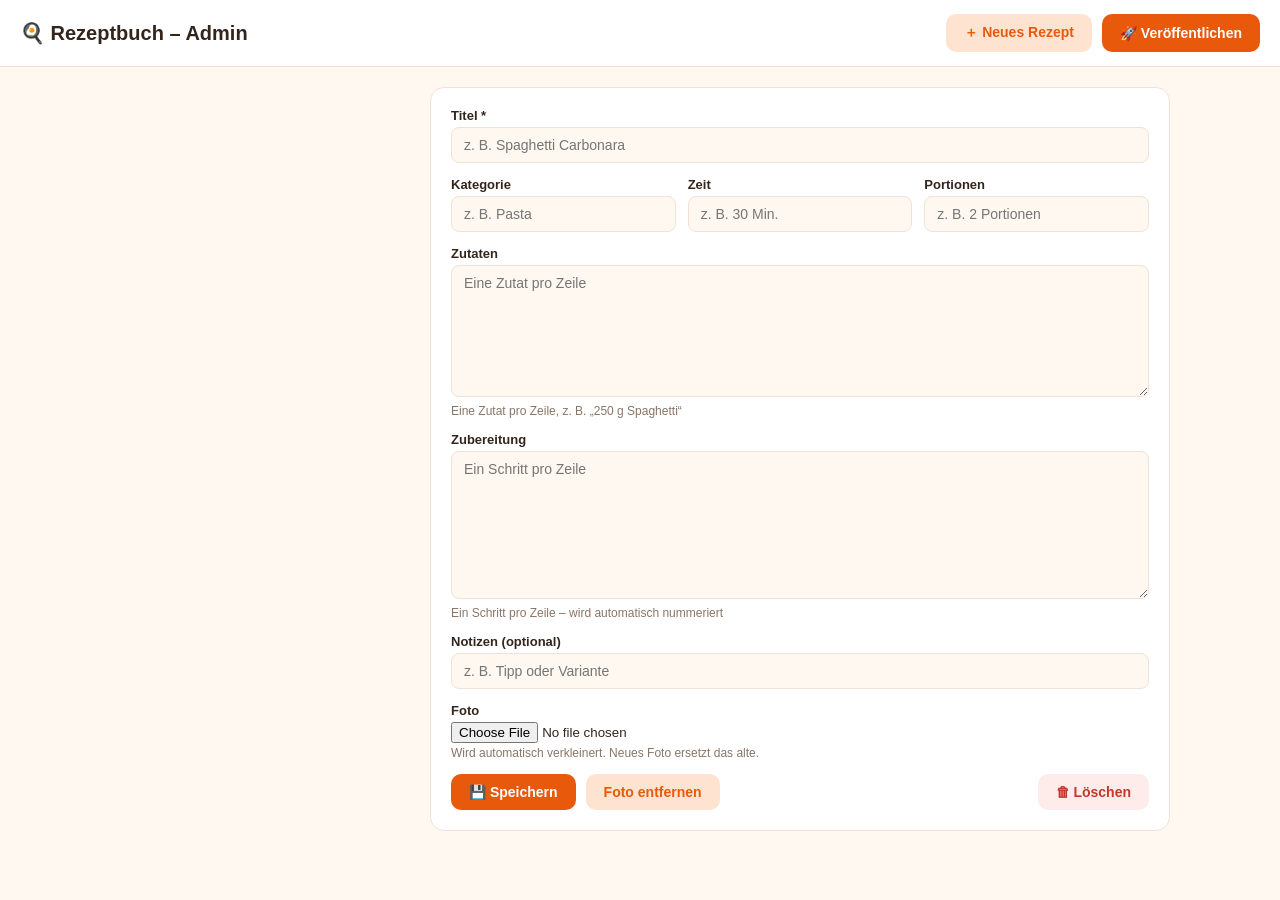
==== admin/admin.html @ f69f99c3 "Rezeptbuch: Offline-PWA + Admin-Tool Co-Authored-By: Claude Fable 5 <noreply@anthropic.com>" ====
<!DOCTYPE html>
<html lang="de">
<head>
<meta charset="utf-8">
<meta name="viewport" content="width=device-width, initial-scale=1">
<title>Rezeptbuch – Admin</title>
<style>
  :root {
    --accent: #e8590c; --accent-soft: #ffe3d1; --bg: #fff8f0;
    --card: #fff; --text: #33251c; --muted: #8a7566; --border: #f0e2d6;
  }
  * { box-sizing: border-box; margin: 0; padding: 0; }
  body {
    font-family: -apple-system, BlinkMacSystemFont, "Segoe UI", sans-serif;
    background: var(--bg); color: var(--text);
  }
  header {
    display: flex; align-items: center; justify-content: space-between;
    padding: 14px 20px; background: var(--card);
    border-bottom: 1px solid var(--border);
  }
  h1 { font-size: 20px; }
  .layout {
    display: grid; grid-template-columns: 300px 1fr;
    gap: 20px; padding: 20px; max-width: 1100px; margin: 0 auto;
  }
  @media (max-width: 800px) { .layout { grid-template-columns: 1fr; } }

  .list { display: flex; flex-direction: column; gap: 8px; }
  .list-item {
    display: flex; align-items: center; gap: 10px; padding: 8px 10px;
    background: var(--card); border: 1px solid var(--border);
    border-radius: 10px; cursor: pointer; text-align: left; width: 100%;
    font-size: 14px;
  }
  .list-item.active { border-color: var(--accent); background: var(--accent-soft); }
  .list-item img, .list-item .thumb {
    width: 44px; height: 33px; border-radius: 6px; object-fit: cover;
    background: var(--accent-soft); flex: 0 0 44px;
    display: flex; align-items: center; justify-content: center; font-size: 18px;
  }
  .list-item .cat { color: var(--muted); font-size: 12px; }

  form {
    background: var(--card); border: 1px solid var(--border);
    border-radius: 14px; padding: 20px;
    display: flex; flex-direction: column; gap: 14px;
  }
  label { font-size: 13px; font-weight: 600; display: block; margin-bottom: 4px; }
  input[type=text], textarea {
    width: 100%; padding: 9px 12px; font-size: 14px; font-family: inherit;
    border: 1px solid var(--border); border-radius: 8px; background: var(--bg);
    color: var(--text);
  }
  textarea { resize: vertical; }
  .row { display: grid; grid-template-columns: 1fr 1fr 1fr; gap: 12px; }
  @media (max-width: 600px) { .row { grid-template-columns: 1fr; } }
  .hint { font-size: 12px; color: var(--muted); margin-top: 3px; }

  button {
    padding: 10px 18px; font-size: 14px; font-weight: 600; border: none;
    border-radius: 10px; cursor: pointer; background: var(--accent-soft);
    color: var(--accent); font-family: inherit;
  }
  button.primary { background: var(--accent); color: #fff; }
  button.danger { background: #fdecea; color: #c0392b; }
  .buttons { display: flex; gap: 10px; flex-wrap: wrap; }
  .spacer { flex: 1; }

  #photo-preview {
    max-width: 260px; border-radius: 10px; display: none; margin-top: 8px;
  }
  #publish-log {
    white-space: pre-wrap; font-family: ui-monospace, monospace;
    font-size: 12px; background: #2a211c; color: #f3e9e1;
    border-radius: 10px; padding: 14px; margin: 0 20px 20px;
    max-width: 1060px; display: none;
  }
  #toast {
    position: fixed; bottom: 24px; left: 50%; transform: translateX(-50%);
    background: var(--text); color: #fff; padding: 10px 20px;
    border-radius: 999px; font-size: 14px; display: none; z-index: 10;
  }
</style>
</head>
<body>
<header>
  <h1>🍳 Rezeptbuch – Admin</h1>
  <div class="buttons">
    <button id="btn-new">＋ Neues Rezept</button>
    <button id="btn-publish" class="primary">🚀 Veröffentlichen</button>
  </div>
</header>

<div class="layout">
  <div>
    <div class="list" id="list"></div>
  </div>

  <form id="form">
    <input type="hidden" id="f-id">
    <div>
      <label for="f-title">Titel *</label>
      <input type="text" id="f-title" required placeholder="z. B. Spaghetti Carbonara">
    </div>
    <div class="row">
      <div>
        <label for="f-category">Kategorie</label>
        <input type="text" id="f-category" list="cats" placeholder="z. B. Pasta">
        <datalist id="cats"></datalist>
      </div>
      <div>
        <label for="f-time">Zeit</label>
        <input type="text" id="f-time" placeholder="z. B. 30 Min.">
      </div>
      <div>
        <label for="f-servings">Portionen</label>
        <input type="text" id="f-servings" placeholder="z. B. 2 Portionen">
      </div>
    </div>
    <div>
      <label for="f-ingredients">Zutaten</label>
      <textarea id="f-ingredients" rows="7" placeholder="Eine Zutat pro Zeile"></textarea>
      <div class="hint">Eine Zutat pro Zeile, z. B. „250 g Spaghetti“</div>
    </div>
    <div>
      <label for="f-steps">Zubereitung</label>
      <textarea id="f-steps" rows="8" placeholder="Ein Schritt pro Zeile"></textarea>
      <div class="hint">Ein Schritt pro Zeile – wird automatisch nummeriert</div>
    </div>
    <div>
      <label for="f-notes">Notizen (optional)</label>
      <input type="text" id="f-notes" placeholder="z. B. Tipp oder Variante">
    </div>
    <div>
      <label for="f-photo">Foto</label>
      <input type="file" id="f-photo" accept="image/*">
      <img id="photo-preview" alt="">
      <div class="hint">Wird automatisch verkleinert. Neues Foto ersetzt das alte.</div>
    </div>
    <div class="buttons">
      <button type="submit" class="primary">💾 Speichern</button>
      <button type="button" id="btn-remove-photo">Foto entfernen</button>
      <span class="spacer"></span>
      <button type="button" id="btn-delete" class="danger">🗑 Löschen</button>
    </div>
  </form>
</div>

<pre id="publish-log"></pre>
<div id="toast"></div>

<script>
'use strict';
const $ = s => document.querySelector(s);
let data = { recipes: [] };
let currentId = null;      // null = neues Rezept
let photoDataUrl = null;   // neues Foto (data:-URL) oder null
let removeImage = false;

const CATEGORY_EMOJI = { 'Pasta':'🍝','Suppe':'🍲','Salat':'🥗','Fleisch':'🥩',
  'Fisch':'🐟','Vegetarisch':'🥦','Süßes':'🍮','Backen':'🥐','Frühstück':'🍳' };

function toast(msg) {
  const t = $('#toast');
  t.textContent = msg; t.style.display = 'block';
  setTimeout(() => t.style.display = 'none', 2600);
}

async function api(path, body) {
  const res = await fetch(path, body
    ? { method: 'POST', headers: { 'Content-Type': 'application/json' },
        body: JSON.stringify(body) }
    : undefined);
  const json = await res.json();
  if (!res.ok) throw new Error(json.error + (json.log ? '\n' + json.log : ''));
  return json;
}

function renderList() {
  const list = $('#list');
  list.innerHTML = '';
  const sorted = [...data.recipes].sort((a, b) => a.title.localeCompare(b.title, 'de'));
  for (const r of sorted) {
    const btn = document.createElement('button');
    btn.type = 'button';
    btn.className = 'list-item' + (r.id === currentId ? ' active' : '');
    const img = r.image
      ? `<img src="${r.image}" alt="">`
      : `<span class="thumb">${CATEGORY_EMOJI[r.category] || '🍽️'}</span>`;
    btn.innerHTML = `${img}<span>${r.title}<br><span class="cat">${r.category || ''}</span></span>`;
    btn.onclick = () => loadRecipe(r.id);
    list.appendChild(btn);
  }
  const cats = [...new Set(data.recipes.map(r => r.category).filter(Boolean))];
  $('#cats').innerHTML = cats.map(c => `<option value="${c}">`).join('');
}

function loadRecipe(id) {
  const r = data.recipes.find(x => x.id === id);
  if (!r) return;
  currentId = id;
  photoDataUrl = null;
  removeImage = false;
  $('#f-id').value = r.id;
  $('#f-title').value = r.title || '';
  $('#f-category').value = r.category || '';
  $('#f-time').value = r.time || '';
  $('#f-servings').value = r.servings || '';
  $('#f-ingredients').value = (r.ingredients || []).join('\n');
  $('#f-steps').value = (r.steps || []).join('\n');
  $('#f-notes').value = r.notes || '';
  $('#f-photo').value = '';
  const prev = $('#photo-preview');
  if (r.image) { prev.src = r.image; prev.style.display = 'block'; }
  else prev.style.display = 'none';
  renderList();
}

function newRecipe() {
  currentId = null;
  photoDataUrl = null;
  removeImage = false;
  $('#form').reset();
  $('#f-id').value = '';
  $('#photo-preview').style.display = 'none';
  renderList();
  $('#f-title').focus();
}

$('#f-photo').addEventListener('change', e => {
  const file = e.target.files[0];
  if (!file) return;
  const reader = new FileReader();
  reader.onload = () => {
    photoDataUrl = reader.result;
    removeImage = false;
    const prev = $('#photo-preview');
    prev.src = photoDataUrl;
    prev.style.display = 'block';
  };
  reader.readAsDataURL(file);
});

$('#btn-remove-photo').onclick = () => {
  photoDataUrl = null;
  removeImage = true;
  $('#f-photo').value = '';
  $('#photo-preview').style.display = 'none';
};

$('#form').addEventListener('submit', async e => {
  e.preventDefault();
  const lines = v => v.split('\n').map(s => s.trim()).filter(Boolean);
  const recipe = {
    id: $('#f-id').value || undefined,
    title: $('#f-title').value.trim(),
    category: $('#f-category').value.trim(),
    time: $('#f-time').value.trim(),
    servings: $('#f-servings').value.trim(),
    ingredients: lines($('#f-ingredients').value),
    steps: lines($('#f-steps').value),
    notes: $('#f-notes').value.trim(),
  };
  try {
    const res = await api('/api/save', { recipe, imageDataUrl: photoDataUrl, removeImage });
    data = res.data;
    const saved = data.recipes.find(r => r.title === recipe.title);
    if (saved) loadRecipe(saved.id); else renderList();
    toast('Gespeichert ✓ (denk ans Veröffentlichen)');
  } catch (err) { toast('Fehler: ' + err.message); }
});

$('#btn-delete').onclick = async () => {
  if (!currentId) return toast('Kein Rezept ausgewählt');
  const r = data.recipes.find(x => x.id === currentId);
  if (!confirm(`„${r.title}“ wirklich löschen?`)) return;
  try {
    const res = await api('/api/delete', { id: currentId });
    data = res.data;
    newRecipe();
    toast('Gelöscht ✓');
  } catch (err) { toast('Fehler: ' + err.message); }
};

$('#btn-new').onclick = newRecipe;

$('#btn-publish').onclick = async () => {
  const log = $('#publish-log');
  log.style.display = 'block';
  log.textContent = 'Veröffentliche …';
  try {
    const res = await api('/api/publish', {});
    log.textContent = res.log;
    toast('Veröffentlicht ✓ – am Handy auf ⟳ tippen');
  } catch (err) {
    log.textContent = err.message;
    toast('Veröffentlichen fehlgeschlagen');
  }
};

(async () => {
  data = await api('/api/recipes');
  renderList();
  newRecipe();
})();
</script>
</body>
</html>
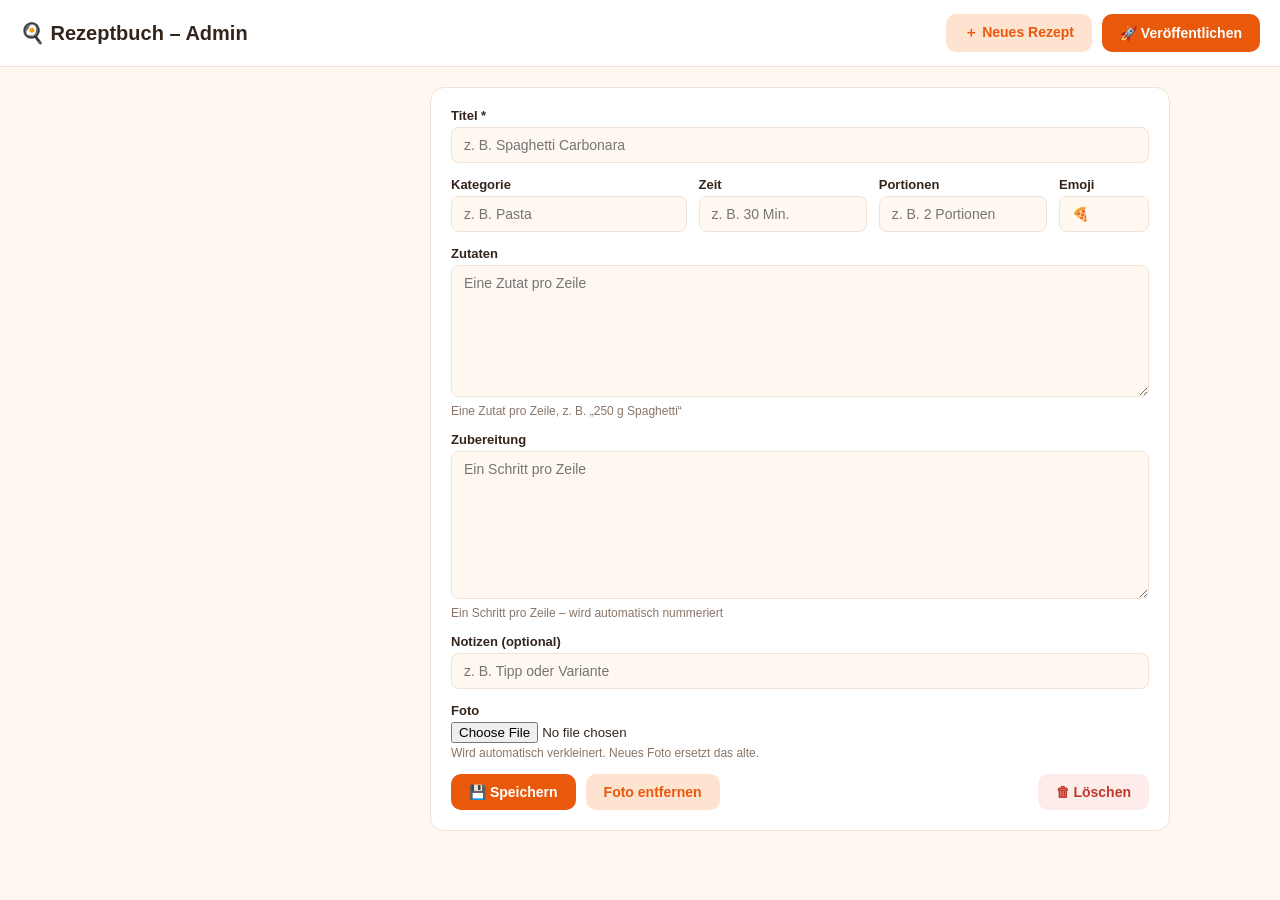
==== commit 9e3ede2f: "Lichters Liste importiert (51 Rezepte), Rezept-Emojis, Backlog Co-Authored-By: Claude Fable 5 <norep" ====
--- a/admin/admin.html
+++ b/admin/admin.html
@@ -53,7 +53,7 @@
     color: var(--text);
   }
   textarea { resize: vertical; }
-  .row { display: grid; grid-template-columns: 1fr 1fr 1fr; gap: 12px; }
+  .row { display: grid; grid-template-columns: 1.4fr 1fr 1fr 90px; gap: 12px; }
   @media (max-width: 600px) { .row { grid-template-columns: 1fr; } }
   .hint { font-size: 12px; color: var(--muted); margin-top: 3px; }
 
@@ -117,6 +117,10 @@
         <label for="f-servings">Portionen</label>
         <input type="text" id="f-servings" placeholder="z. B. 2 Portionen">
       </div>
+      <div>
+        <label for="f-emoji">Emoji</label>
+        <input type="text" id="f-emoji" placeholder="🍕">
+      </div>
     </div>
     <div>
       <label for="f-ingredients">Zutaten</label>
@@ -158,8 +162,9 @@
 let photoDataUrl = null;   // neues Foto (data:-URL) oder null
 let removeImage = false;
 
-const CATEGORY_EMOJI = { 'Pasta':'🍝','Suppe':'🍲','Salat':'🥗','Fleisch':'🥩',
-  'Fisch':'🐟','Vegetarisch':'🥦','Süßes':'🍮','Backen':'🥐','Frühstück':'🍳' };
+const CATEGORY_EMOJI = { 'Pasta & Gnocchi':'🍝','Spätzle':'🧀','Asia':'🍜',
+  'Streetfood':'🍔','Zünftig':'🥨','Eintöpfe & Suppen':'🍲','Ofen & Pfanne':'🥘',
+  'Ist das Kochen?':'🥗','Breakky':'🍳','Süßes':'🍮' };
 
 function toast(msg) {
   const t = $('#toast');
@@ -187,7 +192,7 @@
     btn.className = 'list-item' + (r.id === currentId ? ' active' : '');
     const img = r.image
       ? `<img src="${r.image}" alt="">`
-      : `<span class="thumb">${CATEGORY_EMOJI[r.category] || '🍽️'}</span>`;
+      : `<span class="thumb">${r.emoji || CATEGORY_EMOJI[r.category] || '🍽️'}</span>`;
     btn.innerHTML = `${img}<span>${r.title}<br><span class="cat">${r.category || ''}</span></span>`;
     btn.onclick = () => loadRecipe(r.id);
     list.appendChild(btn);
@@ -207,6 +212,7 @@
   $('#f-category').value = r.category || '';
   $('#f-time').value = r.time || '';
   $('#f-servings').value = r.servings || '';
+  $('#f-emoji').value = r.emoji || '';
   $('#f-ingredients').value = (r.ingredients || []).join('\n');
   $('#f-steps').value = (r.steps || []).join('\n');
   $('#f-notes').value = r.notes || '';
@@ -258,6 +264,7 @@
     category: $('#f-category').value.trim(),
     time: $('#f-time').value.trim(),
     servings: $('#f-servings').value.trim(),
+    emoji: $('#f-emoji').value.trim(),
     ingredients: lines($('#f-ingredients').value),
     steps: lines($('#f-steps').value),
     notes: $('#f-notes').value.trim(),
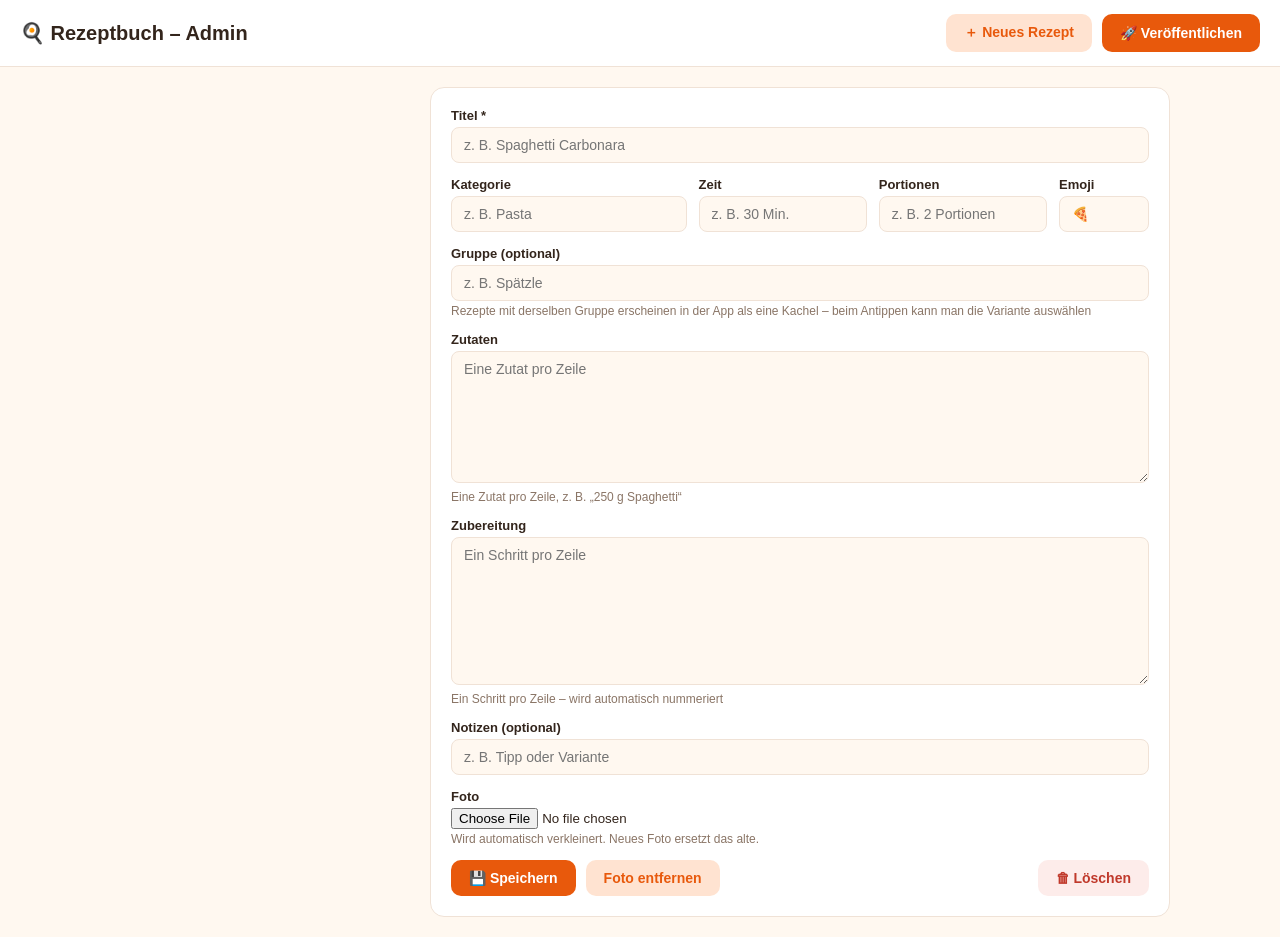
==== commit 5c19bc42: "Gruppen-Feature: Varianten-Kacheln (z. B. Spätzle) mit Auswahlliste Co-Authored-By: Claude Fable 5 <" ====
--- a/admin/admin.html
+++ b/admin/admin.html
@@ -123,6 +123,13 @@
       </div>
     </div>
     <div>
+      <label for="f-group">Gruppe (optional)</label>
+      <input type="text" id="f-group" list="groups" placeholder="z. B. Spätzle">
+      <datalist id="groups"></datalist>
+      <div class="hint">Rezepte mit derselben Gruppe erscheinen in der App als eine
+        Kachel – beim Antippen kann man die Variante auswählen</div>
+    </div>
+    <div>
       <label for="f-ingredients">Zutaten</label>
       <textarea id="f-ingredients" rows="7" placeholder="Eine Zutat pro Zeile"></textarea>
       <div class="hint">Eine Zutat pro Zeile, z. B. „250 g Spaghetti“</div>
@@ -199,6 +206,8 @@
   }
   const cats = [...new Set(data.recipes.map(r => r.category).filter(Boolean))];
   $('#cats').innerHTML = cats.map(c => `<option value="${c}">`).join('');
+  const groups = [...new Set(data.recipes.map(r => r.group).filter(Boolean))];
+  $('#groups').innerHTML = groups.map(g => `<option value="${g}">`).join('');
 }
 
 function loadRecipe(id) {
@@ -213,6 +222,7 @@
   $('#f-time').value = r.time || '';
   $('#f-servings').value = r.servings || '';
   $('#f-emoji').value = r.emoji || '';
+  $('#f-group').value = r.group || '';
   $('#f-ingredients').value = (r.ingredients || []).join('\n');
   $('#f-steps').value = (r.steps || []).join('\n');
   $('#f-notes').value = r.notes || '';
@@ -265,6 +275,7 @@
     time: $('#f-time').value.trim(),
     servings: $('#f-servings').value.trim(),
     emoji: $('#f-emoji').value.trim(),
+    group: $('#f-group').value.trim(),
     ingredients: lines($('#f-ingredients').value),
     steps: lines($('#f-steps').value),
     notes: $('#f-notes').value.trim(),
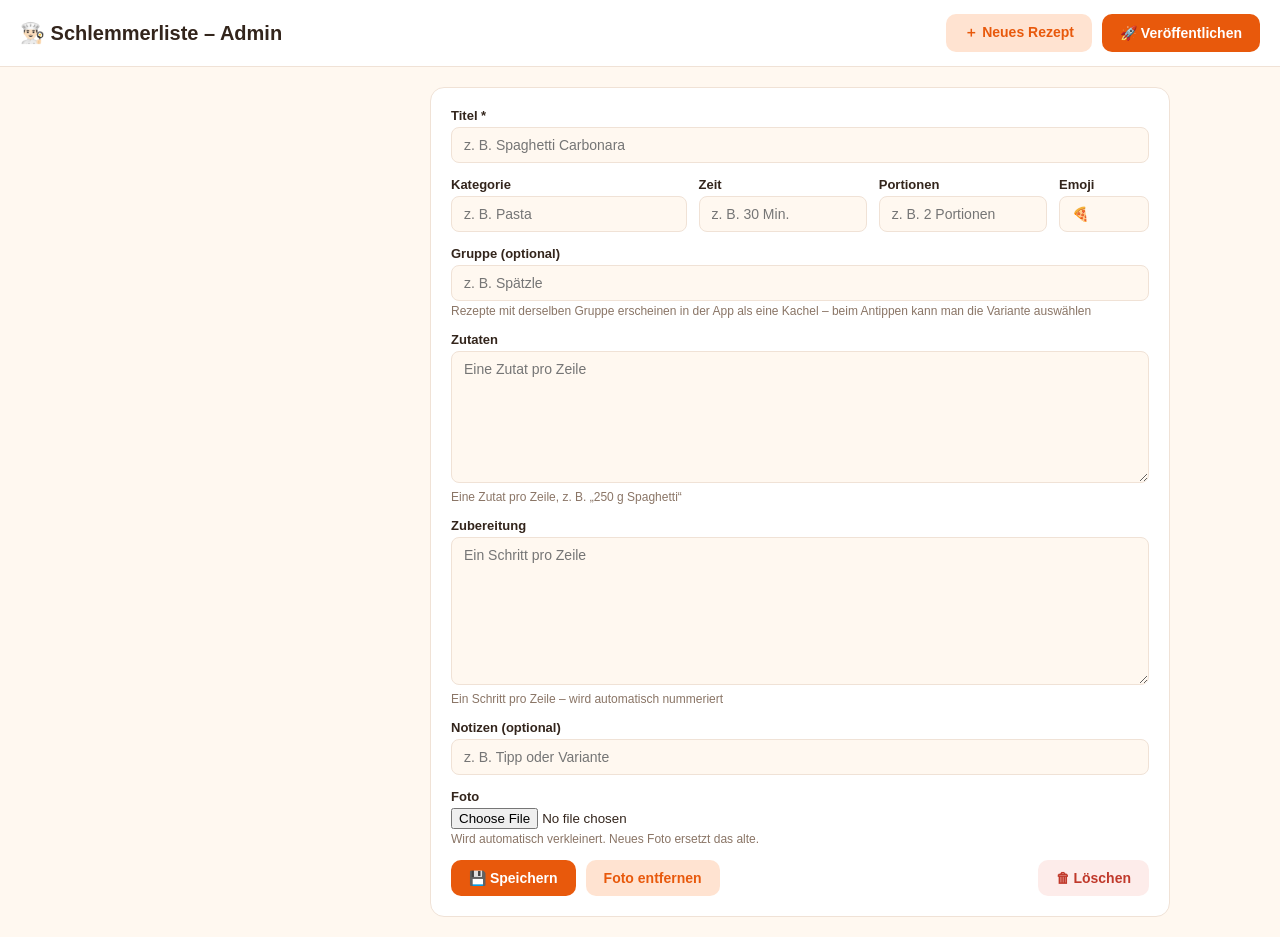
==== commit 493bcda2: "Umbenennung: Schrödamskis Schlemmerliste Co-Authored-By: Claude Fable 5 <noreply@anthropic.com>" ====
--- a/admin/admin.html
+++ b/admin/admin.html
@@ -85,7 +85,7 @@
 </head>
 <body>
 <header>
-  <h1>🍳 Rezeptbuch – Admin</h1>
+  <h1>👨🏻‍🍳 Schlemmerliste – Admin</h1>
   <div class="buttons">
     <button id="btn-new">＋ Neues Rezept</button>
     <button id="btn-publish" class="primary">🚀 Veröffentlichen</button>
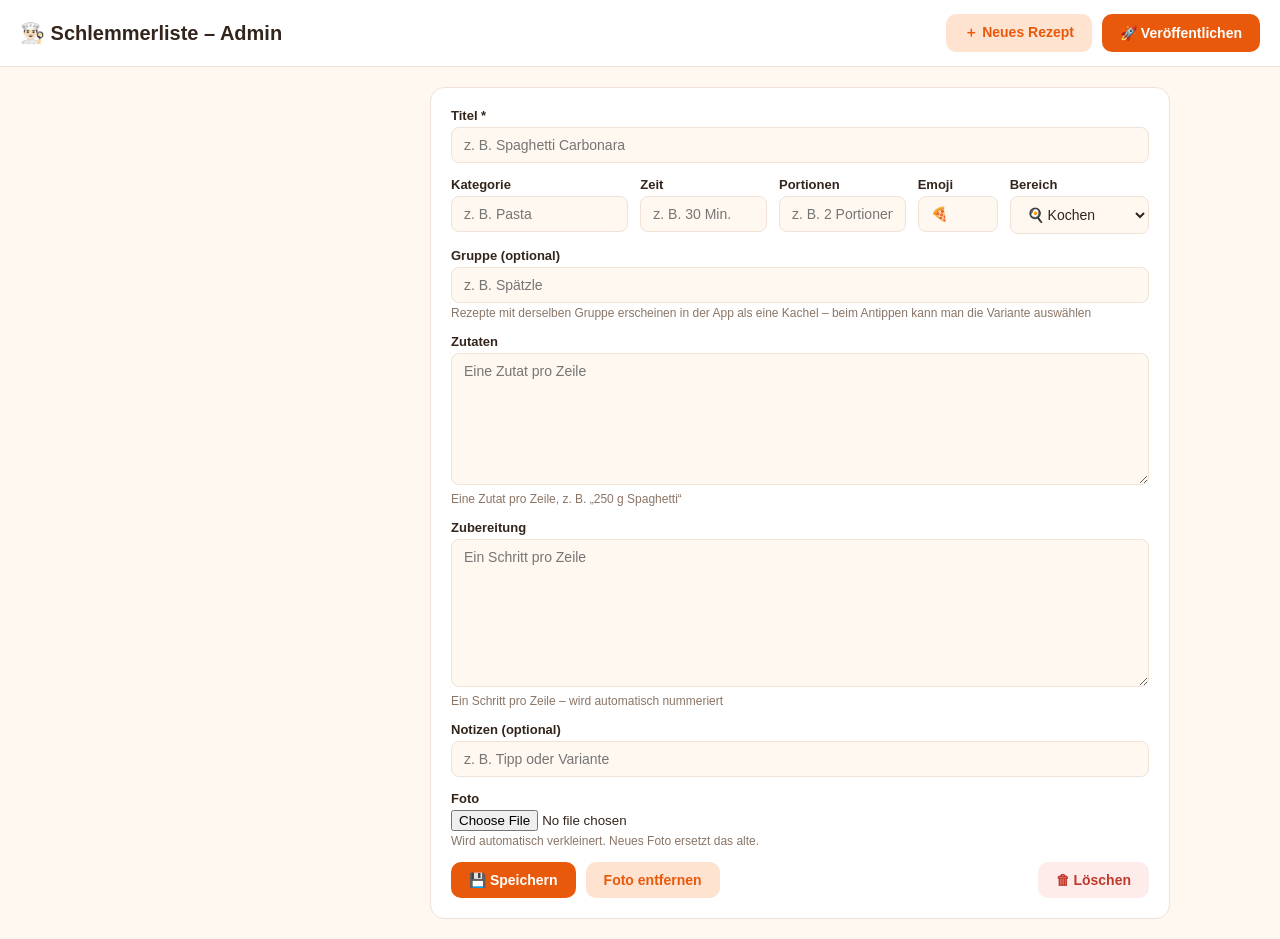
==== commit 1d724b1e: "Bereichs-Umschalter im Titel: Frühstück / Kochen / Backen, Käsekuchen als erstes Backen-Rezept Co-Au" ====
--- a/admin/admin.html
+++ b/admin/admin.html
@@ -47,13 +47,13 @@
     display: flex; flex-direction: column; gap: 14px;
   }
   label { font-size: 13px; font-weight: 600; display: block; margin-bottom: 4px; }
-  input[type=text], textarea {
+  input[type=text], textarea, select {
     width: 100%; padding: 9px 12px; font-size: 14px; font-family: inherit;
     border: 1px solid var(--border); border-radius: 8px; background: var(--bg);
     color: var(--text);
   }
   textarea { resize: vertical; }
-  .row { display: grid; grid-template-columns: 1.4fr 1fr 1fr 90px; gap: 12px; }
+  .row { display: grid; grid-template-columns: 1.4fr 1fr 1fr 80px 1.1fr; gap: 12px; }
   @media (max-width: 600px) { .row { grid-template-columns: 1fr; } }
   .hint { font-size: 12px; color: var(--muted); margin-top: 3px; }
 
@@ -120,6 +120,14 @@
       <div>
         <label for="f-emoji">Emoji</label>
         <input type="text" id="f-emoji" placeholder="🍕">
+      </div>
+      <div>
+        <label for="f-bereich">Bereich</label>
+        <select id="f-bereich">
+          <option value="kochen">🍳 Kochen</option>
+          <option value="backen">🧁 Backen</option>
+          <option value="fruehstueck">🥐 Frühstück</option>
+        </select>
       </div>
     </div>
     <div>
@@ -222,6 +230,7 @@
   $('#f-time').value = r.time || '';
   $('#f-servings').value = r.servings || '';
   $('#f-emoji').value = r.emoji || '';
+  $('#f-bereich').value = r.bereich || 'kochen';
   $('#f-group').value = r.group || '';
   $('#f-ingredients').value = (r.ingredients || []).join('\n');
   $('#f-steps').value = (r.steps || []).join('\n');
@@ -275,6 +284,7 @@
     time: $('#f-time').value.trim(),
     servings: $('#f-servings').value.trim(),
     emoji: $('#f-emoji').value.trim(),
+    bereich: $('#f-bereich').value,
     group: $('#f-group').value.trim(),
     ingredients: lines($('#f-ingredients').value),
     steps: lines($('#f-steps').value),
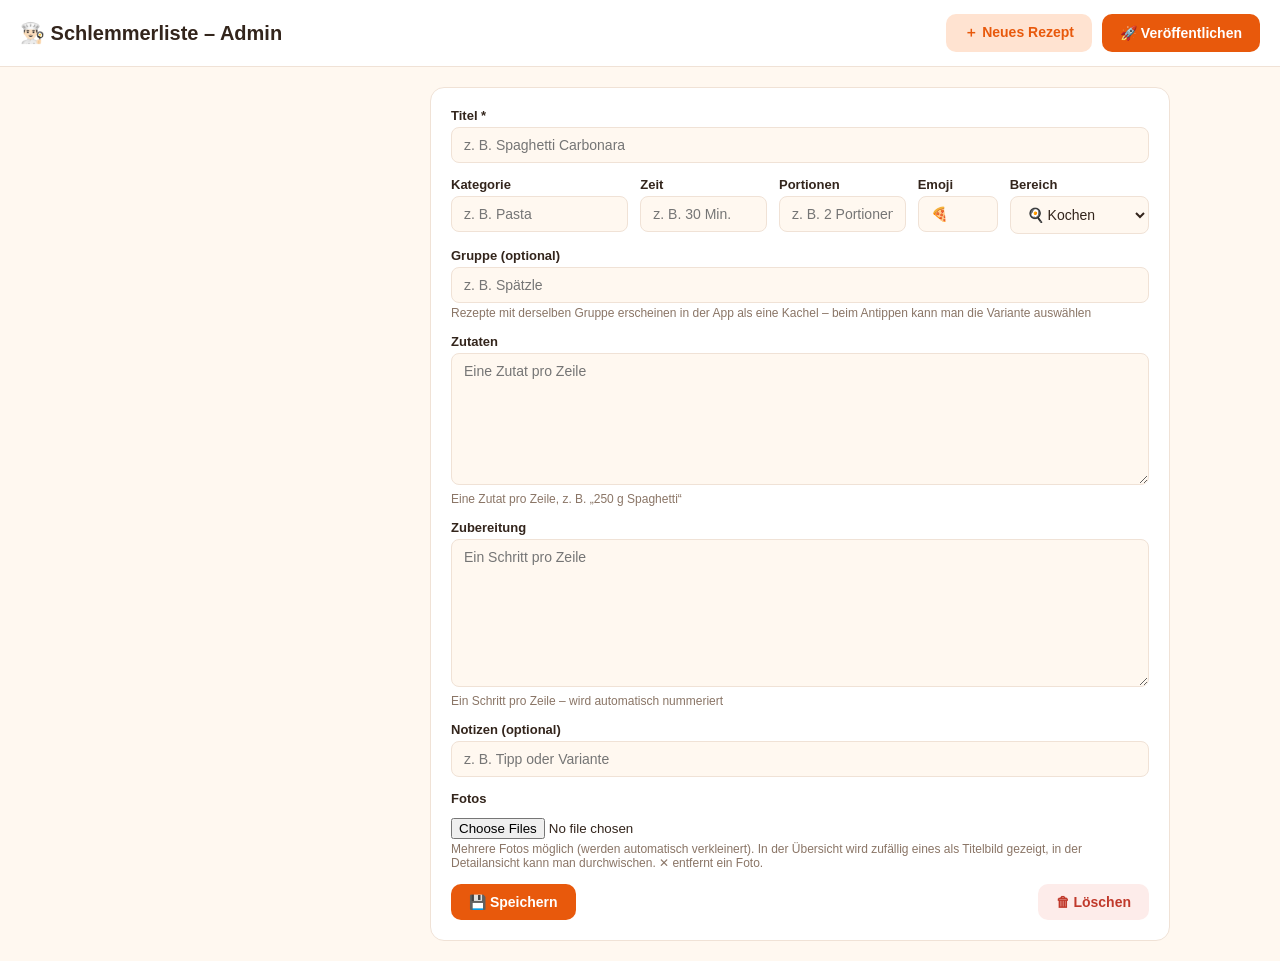
==== commit cd26e280: "Mehrere Fotos pro Rezept: Wisch-Galerie in Detailansicht, zufälliges Titelbild, Admin-Fotoverwaltung" ====
--- a/admin/admin.html
+++ b/admin/admin.html
@@ -67,8 +67,20 @@
   .buttons { display: flex; gap: 10px; flex-wrap: wrap; }
   .spacer { flex: 1; }
 
-  #photo-preview {
-    max-width: 260px; border-radius: 10px; display: none; margin-top: 8px;
+  #photo-list {
+    display: flex; flex-wrap: wrap; gap: 10px; margin-bottom: 8px;
+  }
+  #photo-list .thumb-box {
+    position: relative;
+  }
+  #photo-list img {
+    width: 120px; height: 90px; object-fit: cover; border-radius: 10px;
+    border: 1px solid var(--border); display: block;
+  }
+  #photo-list .thumb-x {
+    position: absolute; top: -6px; right: -6px; width: 24px; height: 24px;
+    border-radius: 50%; border: none; background: #c0392b; color: #fff;
+    font-size: 13px; line-height: 1; cursor: pointer; padding: 0;
   }
   #publish-log {
     white-space: pre-wrap; font-family: ui-monospace, monospace;
@@ -152,14 +164,15 @@
       <input type="text" id="f-notes" placeholder="z. B. Tipp oder Variante">
     </div>
     <div>
-      <label for="f-photo">Foto</label>
-      <input type="file" id="f-photo" accept="image/*">
-      <img id="photo-preview" alt="">
-      <div class="hint">Wird automatisch verkleinert. Neues Foto ersetzt das alte.</div>
+      <label for="f-photo">Fotos</label>
+      <div id="photo-list"></div>
+      <input type="file" id="f-photo" accept="image/*" multiple>
+      <div class="hint">Mehrere Fotos möglich (werden automatisch verkleinert).
+        In der Übersicht wird zufällig eines als Titelbild gezeigt,
+        in der Detailansicht kann man durchwischen. ✕ entfernt ein Foto.</div>
     </div>
     <div class="buttons">
       <button type="submit" class="primary">💾 Speichern</button>
-      <button type="button" id="btn-remove-photo">Foto entfernen</button>
       <span class="spacer"></span>
       <button type="button" id="btn-delete" class="danger">🗑 Löschen</button>
     </div>
@@ -174,8 +187,8 @@
 const $ = s => document.querySelector(s);
 let data = { recipes: [] };
 let currentId = null;      // null = neues Rezept
-let photoDataUrl = null;   // neues Foto (data:-URL) oder null
-let removeImage = false;
+let keepImages = [];       // vorhandene Fotos (Pfade), die behalten werden
+let newPhotos = [];        // neu hinzugefügte Fotos (data:-URLs)
 
 const CATEGORY_EMOJI = { 'Pasta & Gnocchi':'🍝','Spätzle':'🧀','Asia':'🍜',
   'Streetfood':'🍔','Zünftig':'🥨','Eintöpfe & Suppen':'🍲','Ofen & Pfanne':'🥘',
@@ -222,8 +235,8 @@
   const r = data.recipes.find(x => x.id === id);
   if (!r) return;
   currentId = id;
-  photoDataUrl = null;
-  removeImage = false;
+  keepImages = r.images ? [...r.images] : (r.image ? [r.image] : []);
+  newPhotos = [];
   $('#f-id').value = r.id;
   $('#f-title').value = r.title || '';
   $('#f-category').value = r.category || '';
@@ -236,43 +249,43 @@
   $('#f-steps').value = (r.steps || []).join('\n');
   $('#f-notes').value = r.notes || '';
   $('#f-photo').value = '';
-  const prev = $('#photo-preview');
-  if (r.image) { prev.src = r.image; prev.style.display = 'block'; }
-  else prev.style.display = 'none';
+  renderPhotoList();
   renderList();
 }
 
 function newRecipe() {
   currentId = null;
-  photoDataUrl = null;
-  removeImage = false;
+  keepImages = [];
+  newPhotos = [];
   $('#form').reset();
   $('#f-id').value = '';
-  $('#photo-preview').style.display = 'none';
+  renderPhotoList();
   renderList();
   $('#f-title').focus();
 }
 
+function renderPhotoList() {
+  const list = $('#photo-list');
+  list.innerHTML = '';
+  const add = (src, onRemove) => {
+    const box = document.createElement('div');
+    box.className = 'thumb-box';
+    box.innerHTML = `<img src="${src}" alt=""><button type="button" class="thumb-x">✕</button>`;
+    box.querySelector('.thumb-x').onclick = onRemove;
+    list.appendChild(box);
+  };
+  keepImages.forEach((p, i) => add(p, () => { keepImages.splice(i, 1); renderPhotoList(); }));
+  newPhotos.forEach((d, i) => add(d, () => { newPhotos.splice(i, 1); renderPhotoList(); }));
+}
+
 $('#f-photo').addEventListener('change', e => {
-  const file = e.target.files[0];
-  if (!file) return;
-  const reader = new FileReader();
-  reader.onload = () => {
-    photoDataUrl = reader.result;
-    removeImage = false;
-    const prev = $('#photo-preview');
-    prev.src = photoDataUrl;
-    prev.style.display = 'block';
-  };
-  reader.readAsDataURL(file);
+  for (const file of e.target.files) {
+    const reader = new FileReader();
+    reader.onload = () => { newPhotos.push(reader.result); renderPhotoList(); };
+    reader.readAsDataURL(file);
+  }
+  e.target.value = '';
 });
-
-$('#btn-remove-photo').onclick = () => {
-  photoDataUrl = null;
-  removeImage = true;
-  $('#f-photo').value = '';
-  $('#photo-preview').style.display = 'none';
-};
 
 $('#form').addEventListener('submit', async e => {
   e.preventDefault();
@@ -291,7 +304,7 @@
     notes: $('#f-notes').value.trim(),
   };
   try {
-    const res = await api('/api/save', { recipe, imageDataUrl: photoDataUrl, removeImage });
+    const res = await api('/api/save', { recipe, keepImages, newImages: newPhotos });
     data = res.data;
     const saved = data.recipes.find(r => r.title === recipe.title);
     if (saved) loadRecipe(saved.id); else renderList();
